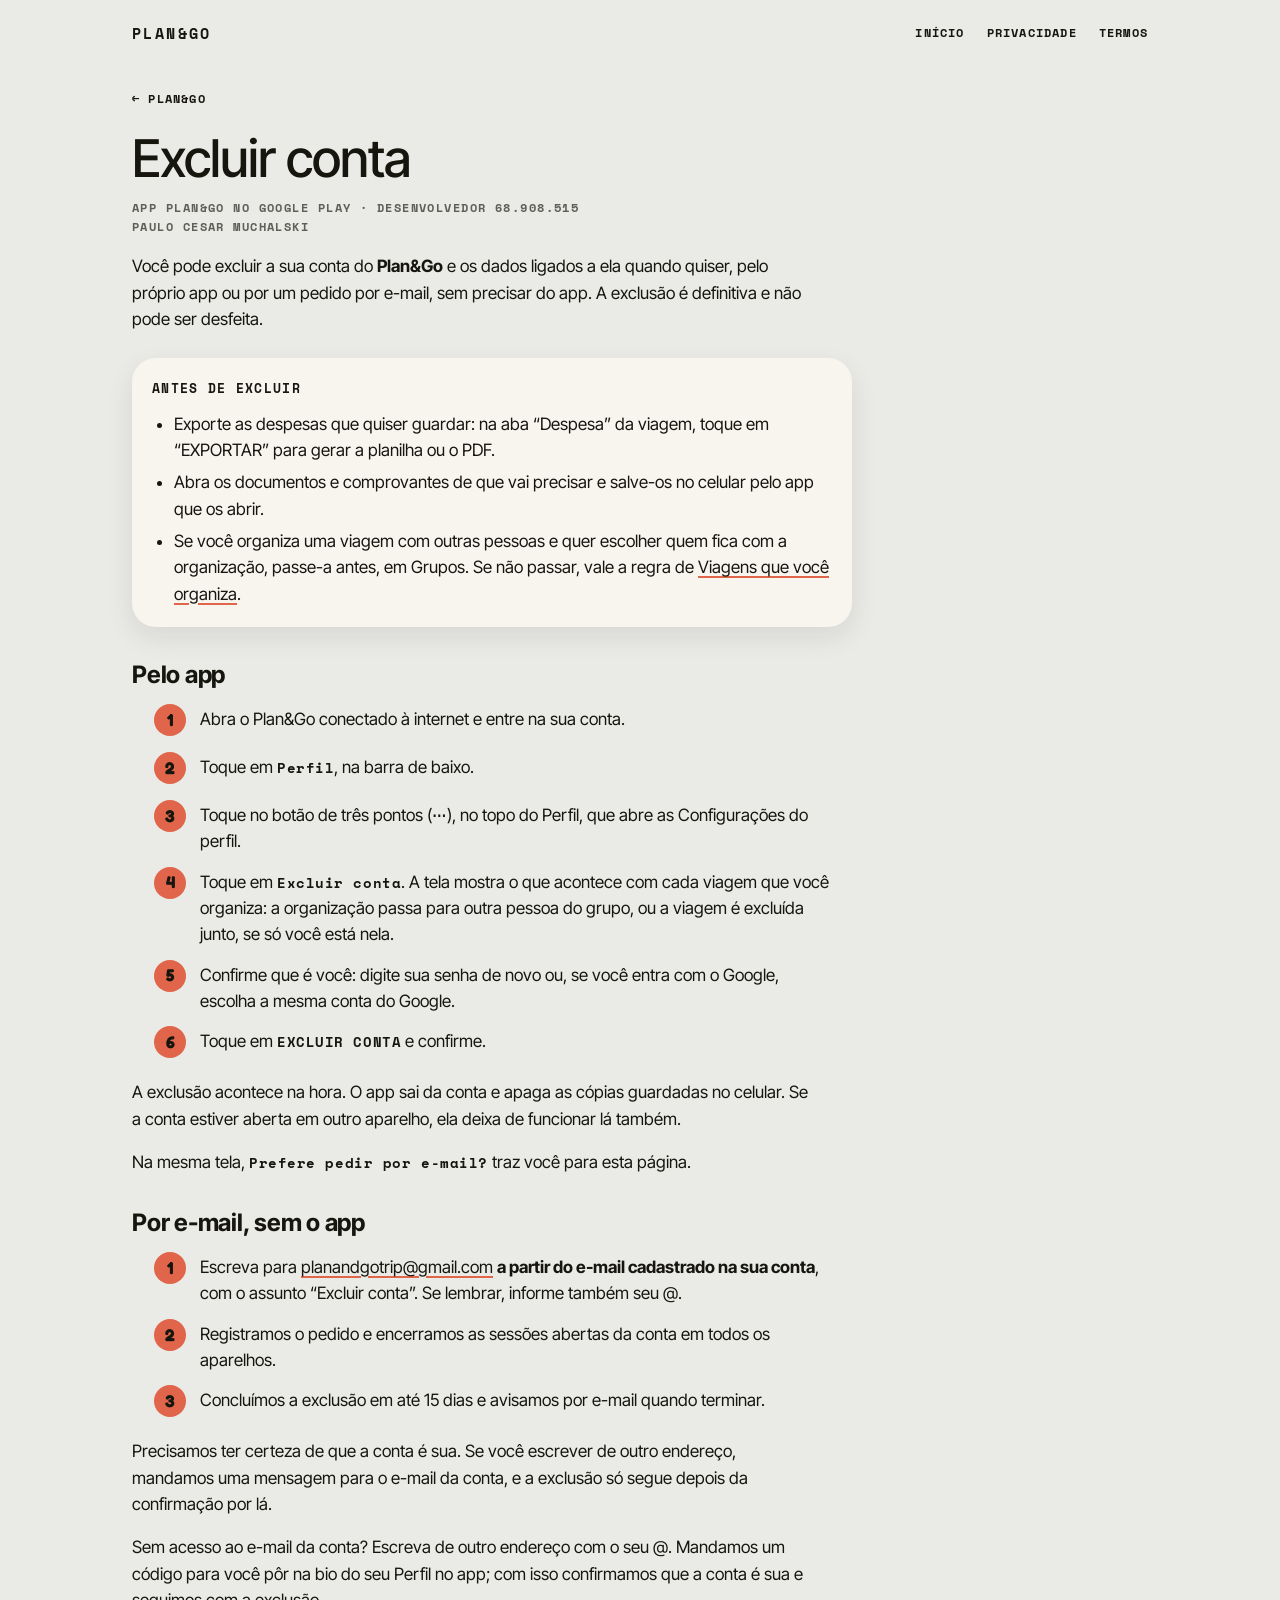
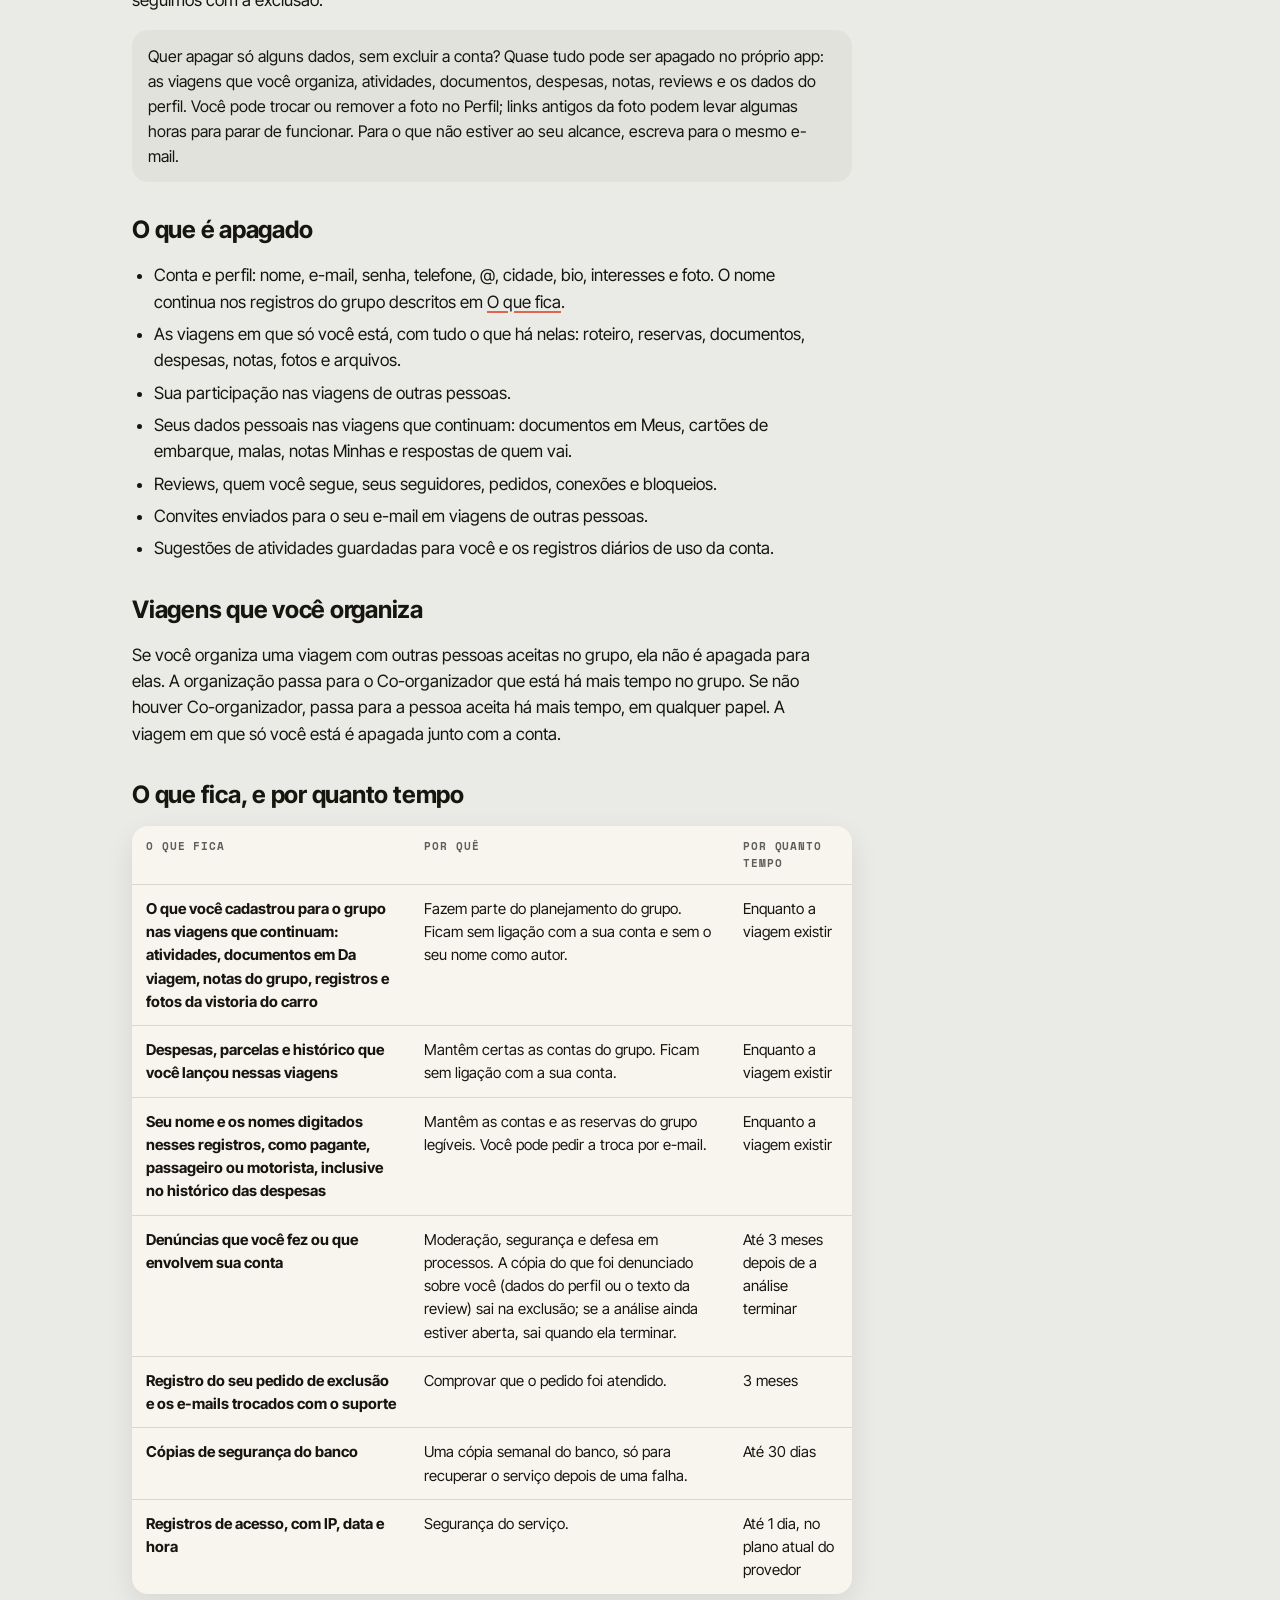
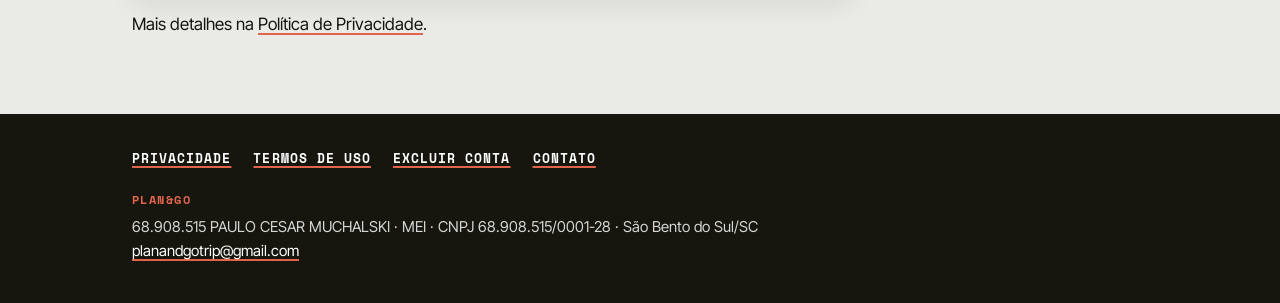
==== excluir-conta/index.html @ e4847a5a "Site do Plan&Go: inicio, Politica de Privacidade, Termos de Uso e Excluir conta Paginas estaticas pa" ====
<!doctype html>
<html lang="pt-BR">
<head>
  <meta charset="utf-8">
  <meta name="viewport" content="width=device-width, initial-scale=1">
  <title>Excluir conta · Plan&amp;Go</title>
  <meta name="description" content="Como excluir sua conta do app Plan&amp;Go pelo app ou por e-mail, o que é apagado, o que fica e em quanto tempo.">
  <meta name="theme-color" content="#EAEAE7">
  <link rel="icon" href="../favicon.svg" type="image/svg+xml">
  <link rel="stylesheet" href="../styles.css">
</head>
<body>
  <a class="skip-link" href="#conteudo">Pular para o conteúdo</a>

  <header class="site-header">
    <div class="wrap">
      <a class="brand" href="../" aria-label="Plan&amp;Go, página inicial">
        <span>PLAN&amp;GO</span>
      </a>
      <nav class="site-nav" aria-label="Páginas">
        <a href="../">Início</a>
        <a href="../privacidade/">Privacidade</a>
        <a href="../termos/">Termos</a>
      </nav>
    </div>
  </header>

  <main id="conteudo" class="doc">
    <div class="wrap">
      <article class="doc-inner">
        <a class="back-link" href="../">← Plan&amp;Go</a>
        <h1>Excluir conta</h1>
        <p class="doc-meta label label--soft">App Plan&amp;Go no Google Play · desenvolvedor 68.908.515 PAULO CESAR MUCHALSKI</p>

        <p>Você pode excluir a sua conta do <strong>Plan&amp;Go</strong> e os dados ligados a ela quando quiser, pelo próprio app ou por um pedido por e-mail, sem precisar do app. A exclusão é definitiva e não pode ser desfeita.</p>

        <aside class="summary" aria-labelledby="antes">
          <h2 id="antes">Antes de excluir</h2>
          <ul>
            <li>Exporte as despesas que quiser guardar: na aba “Despesa” da viagem, toque em “EXPORTAR” para gerar a planilha ou o PDF.</li>
            <li>Abra os documentos e comprovantes de que vai precisar e salve-os no celular pelo app que os abrir.</li>
            <li>Se você organiza uma viagem com outras pessoas e quer escolher quem fica com a organização, passe-a antes, em Grupos. Se não passar, vale a regra de <a href="#viagens">Viagens que você organiza</a>.</li>
          </ul>
        </aside>

        <section id="pelo-app" aria-labelledby="t-pelo-app">
          <h2 id="t-pelo-app">Pelo app</h2>
          <ol class="steps">
            <li>Abra o Plan&amp;Go conectado à internet e entre na sua conta.</li>
            <li>Toque em <span class="path">Perfil</span>, na barra de baixo.</li>
            <li>Toque no botão de três pontos (<span class="path">⋯</span>), no topo do Perfil, que abre as Configurações do perfil.</li>
            <li>Toque em <span class="path">Excluir conta</span>. A tela mostra o que acontece com cada viagem que você organiza: a organização passa para outra pessoa do grupo, ou a viagem é excluída junto, se só você está nela.</li>
            <li>Confirme que é você: digite sua senha de novo ou, se você entra com o Google, escolha a mesma conta do Google.</li>
            <li>Toque em <span class="path">EXCLUIR CONTA</span> e confirme.</li>
          </ol>
          <p>A exclusão acontece na hora. O app sai da conta e apaga as cópias guardadas no celular. Se a conta estiver aberta em outro aparelho, ela deixa de funcionar lá também.</p>
          <p>Na mesma tela, <span class="path">Prefere pedir por e-mail?</span> traz você para esta página.</p>
        </section>

        <section id="por-email" aria-labelledby="t-por-email">
          <h2 id="t-por-email">Por e-mail, sem o app</h2>
          <ol class="steps">
            <li>Escreva para <a href="mailto:planandgotrip@gmail.com?subject=Excluir%20conta">planandgotrip@gmail.com</a> <strong>a partir do e-mail cadastrado na sua conta</strong>, com o assunto “Excluir conta”. Se lembrar, informe também seu @.</li>
            <li>Registramos o pedido e encerramos as sessões abertas da conta em todos os aparelhos.</li>
            <li>Concluímos a exclusão em até 15 dias e avisamos por e-mail quando terminar.</li>
          </ol>
          <p>Precisamos ter certeza de que a conta é sua. Se você escrever de outro endereço, mandamos uma mensagem para o e-mail da conta, e a exclusão só segue depois da confirmação por lá.</p>
          <p>Sem acesso ao e-mail da conta? Escreva de outro endereço com o seu @. Mandamos um código para você pôr na bio do seu Perfil no app; com isso confirmamos que a conta é sua e seguimos com a exclusão.</p>
          <p class="note">Quer apagar só alguns dados, sem excluir a conta? Quase tudo pode ser apagado no próprio app: as viagens que você organiza, atividades, documentos, despesas, notas, reviews e os dados do perfil. Você pode trocar ou remover a foto no Perfil; links antigos da foto podem levar algumas horas para parar de funcionar. Para o que não estiver ao seu alcance, escreva para o mesmo e-mail.</p>
        </section>

        <section id="apagado" aria-labelledby="t-apagado">
          <h2 id="t-apagado">O que é apagado</h2>
          <ul>
            <li>Conta e perfil: nome, e-mail, senha, telefone, @, cidade, bio, interesses e foto. O nome continua nos registros do grupo descritos em <a href="#fica">O que fica</a>.</li>
            <li>As viagens em que só você está, com tudo o que há nelas: roteiro, reservas, documentos, despesas, notas, fotos e arquivos.</li>
            <li>Sua participação nas viagens de outras pessoas.</li>
            <li>Seus dados pessoais nas viagens que continuam: documentos em Meus, cartões de embarque, malas, notas Minhas e respostas de quem vai.</li>
            <li>Reviews, quem você segue, seus seguidores, pedidos, conexões e bloqueios.</li>
            <li>Convites enviados para o seu e-mail em viagens de outras pessoas.</li>
            <li>Sugestões de atividades guardadas para você e os registros diários de uso da conta.</li>
          </ul>
        </section>

        <section id="viagens" aria-labelledby="t-viagens">
          <h2 id="t-viagens">Viagens que você organiza</h2>
          <p>Se você organiza uma viagem com outras pessoas aceitas no grupo, ela não é apagada para elas. A organização passa para o <span class="nowrap">Co-organizador</span> que está há mais tempo no grupo. Se não houver <span class="nowrap">Co-organizador</span>, passa para a pessoa aceita há mais tempo, em qualquer papel. A viagem em que só você está é apagada junto com a conta.</p>
        </section>

        <section id="fica" aria-labelledby="t-fica">
          <h2 id="t-fica">O que fica, e por quanto tempo</h2>
          <div class="table-wrap">
            <table>
              <thead>
                <tr><th scope="col">O que fica</th><th scope="col">Por quê</th><th scope="col">Por quanto tempo</th></tr>
              </thead>
              <tbody>
                <tr>
                  <th scope="row">O que você cadastrou para o grupo nas viagens que continuam: atividades, documentos em Da viagem, notas do grupo, registros e fotos da vistoria do carro</th>
                  <td data-label="Por quê">Fazem parte do planejamento do grupo. Ficam sem ligação com a sua conta e sem o seu nome como autor.</td>
                  <td data-label="Por quanto tempo">Enquanto a viagem existir</td>
                </tr>
                <tr>
                  <th scope="row">Despesas, parcelas e histórico que você lançou nessas viagens</th>
                  <td data-label="Por quê">Mantêm certas as contas do grupo. Ficam sem ligação com a sua conta.</td>
                  <td data-label="Por quanto tempo">Enquanto a viagem existir</td>
                </tr>
                <tr>
                  <th scope="row">Seu nome e os nomes digitados nesses registros, como pagante, passageiro ou motorista, inclusive no histórico das despesas</th>
                  <td data-label="Por quê">Mantêm as contas e as reservas do grupo legíveis. Você pode pedir a troca por e-mail.</td>
                  <td data-label="Por quanto tempo">Enquanto a viagem existir</td>
                </tr>
                <tr>
                  <th scope="row">Denúncias que você fez ou que envolvem sua conta</th>
                  <td data-label="Por quê">Moderação, segurança e defesa em processos. A cópia do que foi denunciado sobre você (dados do perfil ou o texto da review) sai na exclusão; se a análise ainda estiver aberta, sai quando ela terminar.</td>
                  <td data-label="Por quanto tempo">Até 3 meses depois de a análise terminar</td>
                </tr>
                <tr>
                  <th scope="row">Registro do seu pedido de exclusão e os e-mails trocados com o suporte</th>
                  <td data-label="Por quê">Comprovar que o pedido foi atendido.</td>
                  <td data-label="Por quanto tempo">3 meses</td>
                </tr>
                <tr>
                  <th scope="row">Cópias de segurança do banco</th>
                  <td data-label="Por quê">Uma cópia semanal do banco, só para recuperar o serviço depois de uma falha.</td>
                  <td data-label="Por quanto tempo">Até 30 dias</td>
                </tr>
                <tr>
                  <th scope="row">Registros de acesso, com IP, data e hora</th>
                  <td data-label="Por quê">Segurança do serviço.</td>
                  <td data-label="Por quanto tempo">Até 1 dia, no plano atual do provedor</td>
                </tr>
              </tbody>
            </table>
          </div>
          <p>Mais detalhes na <a href="../privacidade/">Política de Privacidade</a>.</p>
        </section>
      </article>
    </div>
  </main>

  <footer class="site-footer">
    <div class="wrap">
      <nav aria-label="Rodapé">
        <ul class="footer-links">
          <li><a href="../privacidade/">Privacidade</a></li>
          <li><a href="../termos/">Termos de Uso</a></li>
          <li><a href="../excluir-conta/" aria-current="page">Excluir conta</a></li>
          <li><a href="mailto:planandgotrip@gmail.com">Contato</a></li>
        </ul>
      </nav>
      <p class="footer-company">
        <span class="label">Plan&amp;Go</span>
        68.908.515 PAULO CESAR MUCHALSKI · MEI · <span class="nowrap">CNPJ 68.908.515/0001-28</span> · São Bento do Sul/SC<br>
        <a href="mailto:planandgotrip@gmail.com">planandgotrip@gmail.com</a>
      </p>
    </div>
  </footer>
</body>
</html>
---- styles.css ----
/* Plan&Go: site publico (landing e paginas legais). Sem build e sem fontes
   externas: tudo vem da pasta fonts/ (licenca OFL). */

@font-face {
  font-family: "Inter Tight";
  src: url("fonts/InterTight-400.woff2") format("woff2");
  font-weight: 400;
  font-style: normal;
  font-display: swap;
}
@font-face {
  font-family: "Inter Tight";
  src: url("fonts/InterTight-500.woff2") format("woff2");
  font-weight: 500;
  font-style: normal;
  font-display: swap;
}
@font-face {
  font-family: "Inter Tight";
  src: url("fonts/InterTight-700.woff2") format("woff2");
  font-weight: 700;
  font-style: normal;
  font-display: swap;
}
@font-face {
  font-family: "Space Mono";
  src: url("fonts/SpaceMono-400.woff2") format("woff2");
  font-weight: 400;
  font-style: normal;
  font-display: swap;
}
@font-face {
  font-family: "Space Mono";
  src: url("fonts/SpaceMono-700.woff2") format("woff2");
  font-weight: 700;
  font-style: normal;
  font-display: swap;
}
@font-face {
  font-family: "Fredoka";
  src: url("fonts/Fredoka-700.woff2") format("woff2");
  font-weight: 700;
  font-style: normal;
  font-display: swap;
}

:root {
  --bg: #eaeae7;
  --surface: #f8f5ef;
  --tile: #e2e2dd;
  --ink: #16160f;
  /* Texto secundario: 5,3:1 sobre o fundo. */
  --ink-soft: #5f5f59;
  --muted: #9c9c97;
  --coral: #e0654a;
  --coral-press: #c9543b;
  /* Coral para texto pequeno sobre o fundo claro: 4,9:1. */
  --coral-deep: #a84530;
  --advent: #5e6b4e;
  /* Destaque dos trechos ainda a preencher. */
  --pending: #ffe08a;
  --border: rgba(22, 22, 15, 0.14);
  --shadow: 0 10px 28px rgba(22, 22, 15, 0.09);
  --radius-card: 24px;
  --radius-small: 16px;
  --display: "Inter Tight", "Helvetica Neue", Arial, sans-serif;
  --mono: "Space Mono", "Courier New", monospace;
  --playful: "Fredoka", "Inter Tight", sans-serif;
  --gutter: 20px;
  --max: 1080px;
}

*,
*::before,
*::after {
  box-sizing: border-box;
}

html {
  -webkit-text-size-adjust: 100%;
  text-size-adjust: 100%;
}

body {
  margin: 0;
  background: var(--bg);
  color: var(--ink);
  font-family: var(--display);
  font-size: 17px;
  line-height: 1.55;
}

img,
svg {
  display: block;
  max-width: 100%;
}

a {
  color: var(--ink);
  text-decoration-color: var(--coral);
  text-decoration-thickness: 2px;
  text-underline-offset: 3px;
}

a:hover {
  color: var(--coral-deep);
}

:focus-visible {
  outline: 3px solid var(--coral-deep);
  outline-offset: 3px;
  border-radius: 6px;
}

.skip-link {
  position: absolute;
  left: var(--gutter);
  top: -100px;
  z-index: 10;
  padding: 10px 16px;
  border-radius: 12px;
  background: var(--ink);
  color: #fff;
  font-family: var(--mono);
  font-size: 13px;
  font-weight: 700;
  letter-spacing: 0.06em;
  text-transform: uppercase;
}

.skip-link:focus {
  top: 12px;
  color: #fff;
}

.wrap {
  width: 100%;
  max-width: var(--max);
  margin: 0 auto;
  padding: 0 var(--gutter);
}

/* Rotulos em caixa alta, como no app (Space Mono). */
.label {
  font-family: var(--mono);
  font-size: 12px;
  font-weight: 700;
  letter-spacing: 0.12em;
  text-transform: uppercase;
}

.hero .label,
.section-head > .label,
.card > .label {
  margin: 0;
}

.label--soft {
  color: var(--ink-soft);
}

.label--coral {
  color: var(--coral-deep);
}

/* ---------- Topo ---------- */

.site-header {
  padding: 22px 0 6px;
}

.site-header .wrap {
  display: flex;
  align-items: center;
  justify-content: space-between;
  gap: 16px;
}

.brand {
  display: inline-flex;
  align-items: center;
  gap: 10px;
  color: var(--ink);
  text-decoration: none;
  font-family: var(--mono);
  font-weight: 700;
  font-size: 15px;
  letter-spacing: 0.16em;
}

.site-nav {
  display: none;
  gap: 22px;
}

.site-nav a {
  font-family: var(--mono);
  font-size: 12px;
  font-weight: 700;
  letter-spacing: 0.1em;
  text-transform: uppercase;
  text-decoration: none;
}

.site-nav a:hover {
  text-decoration: underline;
  text-decoration-color: var(--coral);
}

/* ---------- Pilulas ---------- */

.pill {
  display: inline-flex;
  align-items: center;
  gap: 9px;
  min-height: 44px;
  padding: 10px 18px;
  border-radius: 999px;
  font-family: var(--mono);
  font-size: 13px;
  font-weight: 700;
  letter-spacing: 0.08em;
  text-transform: uppercase;
  text-decoration: none;
}

/* Aviso de status, nao botao: sem o coral cheio das acoes. */
.pill--soon {
  background: rgba(224, 101, 74, 0.1);
  border: 1.5px dashed var(--coral);
  color: var(--ink);
}

.pill--coral {
  background: var(--coral);
  color: var(--ink);
}

.pill--line {
  border: 1.5px solid var(--ink);
  color: var(--ink);
}

.pill--line:hover {
  background: var(--ink);
  color: #fff;
}

.pill-dot {
  width: 8px;
  height: 8px;
  border-radius: 50%;
  background: var(--ink);
  flex: 0 0 auto;
}

/* ---------- Abertura ---------- */

.hero {
  padding: 34px 0 20px;
}

.hero h1 {
  margin: 14px 0 0;
  font-weight: 500;
  font-size: 44px;
  line-height: 0.98;
  letter-spacing: -0.025em;
  max-width: 13ch;
}

.hero h1 em {
  font-style: normal;
  color: var(--coral-press);
}

.hero-lead {
  margin: 18px 0 0;
  max-width: 34rem;
  color: var(--ink-soft);
  font-size: 18px;
}

.hero-actions {
  display: flex;
  flex-wrap: wrap;
  gap: 12px;
  margin-top: 26px;
}

.hero-actions p {
  margin: 0;
}

.hero-note {
  margin: 14px 0 0;
  color: var(--ink-soft);
  font-size: 14px;
}

/* ---------- Telas do app recriadas ---------- */

.screens {
  display: flex;
  gap: 16px;
  margin: 34px calc(var(--gutter) * -1) 0;
  padding: 6px var(--gutter) 22px;
  overflow-x: auto;
  scroll-snap-type: x mandatory;
  scroll-padding-inline: var(--gutter);
}

.screens:focus-visible {
  outline-offset: -3px;
}

.phone {
  flex: 0 0 auto;
  margin: 0;
  width: 264px;
  scroll-snap-align: start;
  border-radius: 34px;
  padding: 10px;
  background: var(--ink);
  box-shadow: 0 18px 40px rgba(22, 22, 15, 0.18);
}

.phone-screen {
  height: 480px;
  overflow: hidden;
  border-radius: 26px;
  background: var(--bg);
  padding: 18px 14px;
}

.phone-caption {
  margin: 12px 4px 0;
  color: #fff;
  font-family: var(--mono);
  font-size: 11px;
  font-weight: 700;
  letter-spacing: 0.1em;
  text-transform: uppercase;
  text-align: center;
}

.mock-eyebrow {
  text-align: center;
  font-family: var(--mono);
  font-size: 9px;
  font-weight: 700;
  letter-spacing: 0.3em;
  color: var(--ink-soft);
  text-transform: uppercase;
}

.mock-title {
  margin: 14px 0 12px;
  font-weight: 500;
  font-size: 30px;
  line-height: 0.95;
  letter-spacing: -0.02em;
}

/* Cartao da viagem da Home, sem foto: a cor de fundo do app. */
.mock-trip {
  position: relative;
  height: 196px;
  overflow: hidden;
  border-radius: 20px;
  background: var(--coral);
  box-shadow: 0 8px 20px rgba(22, 22, 15, 0.16);
}

.mock-trip-meta {
  position: absolute;
  top: 14px;
  left: 14px;
  right: 14px;
  display: flex;
  justify-content: space-between;
  font-family: var(--mono);
  font-size: 9px;
  font-weight: 700;
  letter-spacing: 0.08em;
  color: var(--ink);
  text-transform: uppercase;
}

.mock-trip-city {
  position: absolute;
  left: 14px;
  bottom: 14px;
  font-family: var(--playful);
  font-weight: 700;
  font-size: 46px;
  line-height: 0.85;
  letter-spacing: -0.02em;
  color: var(--ink);
}

.mock-trip-city small {
  display: block;
  margin-bottom: 6px;
  font-family: var(--mono);
  font-size: 10px;
  letter-spacing: 0.1em;
}

.mock-avatars {
  position: absolute;
  top: 38px;
  right: 14px;
  display: flex;
}

.mock-avatar {
  width: 28px;
  height: 28px;
  margin-left: -8px;
  border: 2px solid var(--coral);
  border-radius: 50%;
  display: grid;
  place-items: center;
  font-family: var(--mono);
  font-size: 10px;
  font-weight: 700;
  color: #fff;
}

.mock-row {
  display: flex;
  gap: 8px;
  margin-top: 12px;
}

.mock-stat {
  flex: 1;
  border-radius: 14px;
  background: var(--tile);
  padding: 10px 6px 8px;
  text-align: center;
}

.mock-stat b {
  display: block;
  font-family: var(--playful);
  font-size: 22px;
  line-height: 1;
}

.mock-stat span {
  display: block;
  margin-top: 5px;
  font-family: var(--mono);
  font-size: 8px;
  letter-spacing: 0.06em;
  color: var(--ink-soft);
  text-transform: uppercase;
}

/* Roteiro do dia. */
.mock-days {
  display: flex;
  gap: 6px;
  margin: 12px 0 14px;
}

.mock-day {
  flex: 1;
  border: 1px solid var(--border);
  border-radius: 14px;
  padding: 6px 0;
  text-align: center;
  font-family: var(--mono);
  font-size: 8px;
  font-weight: 700;
  letter-spacing: 0.06em;
  text-transform: uppercase;
  color: var(--ink-soft);
}

.mock-day b {
  display: block;
  font-family: var(--playful);
  font-size: 17px;
  line-height: 1.1;
  color: var(--ink);
}

.mock-day--on {
  border-color: var(--coral);
  background: rgba(224, 101, 74, 0.12);
}

.mock-hour {
  display: flex;
  gap: 10px;
  margin-bottom: 10px;
}

.mock-hour-n {
  flex: 0 0 34px;
  font-family: var(--playful);
  font-weight: 700;
  font-size: 20px;
  line-height: 1.2;
  color: var(--coral-press);
  text-align: center;
}

.mock-act {
  flex: 1;
  border-radius: 14px;
  background: var(--surface);
  border: 1px solid var(--border);
  padding: 10px 11px;
}

.mock-act b {
  display: block;
  font-size: 13px;
  line-height: 1.2;
}

/* Sem caixa alta automatica: o horario fica minusculo, como no app
   (`09h – 11h · PASSEIO`). */
.mock-act span {
  display: block;
  margin-top: 4px;
  font-family: var(--mono);
  font-size: 8px;
  letter-spacing: 0.06em;
  color: var(--ink-soft);
}

.mock-act--flight {
  background: var(--ink);
  color: #fff;
}

.mock-act--flight span {
  color: rgba(255, 255, 255, 0.72);
}

/* Despesas e acerto. */
.mock-sum {
  margin-top: 14px;
  border-radius: 18px;
  background: var(--ink);
  color: #fff;
  padding: 16px 14px;
}

.mock-sum .label,
.mock-settle .label {
  font-size: 8px;
}

.mock-sum .label {
  color: rgba(255, 255, 255, 0.75);
}

.mock-sum-total {
  margin-top: 6px;
  font-family: var(--playful);
  font-weight: 700;
  font-size: 32px;
  line-height: 1;
}

.mock-sum-grid {
  display: grid;
  grid-template-columns: 1fr 1fr 1fr;
  gap: 6px;
  margin-top: 16px;
}

.mock-sum-grid div {
  font-size: 13px;
  font-weight: 700;
  line-height: 1.1;
}

.mock-sum-grid span {
  display: block;
  margin-top: 4px;
  font-family: var(--mono);
  font-size: 7.5px;
  font-weight: 400;
  letter-spacing: 0.06em;
  opacity: 0.75;
  text-transform: uppercase;
}

.mock-settle {
  margin-top: 12px;
  border-radius: 16px;
  background: var(--surface);
  border: 1px solid var(--border);
  padding: 12px;
}

.mock-settle p {
  margin: 4px 0 0;
  font-size: 13px;
  line-height: 1.35;
}

.mock-settle b {
  font-family: var(--playful);
  font-size: 18px;
}

.mock-line {
  display: flex;
  align-items: center;
  justify-content: space-between;
  gap: 8px;
  margin-top: 10px;
  padding: 10px 12px;
  border-radius: 14px;
  background: var(--surface);
  border: 1px solid var(--border);
  font-size: 12px;
}

.mock-line b {
  font-size: 13px;
}

.mock-chip {
  flex: 0 0 auto;
  border-radius: 12px;
  padding: 3px 8px;
  border: 1px solid rgba(94, 107, 78, 0.35);
  background: rgba(94, 107, 78, 0.14);
  color: var(--advent);
  font-family: var(--mono);
  font-size: 8px;
  font-weight: 700;
  letter-spacing: 0.06em;
}

/* Proximas viagens da tela inicial recriada. */
.mock-next {
  display: flex;
  gap: 8px;
  margin-top: 12px;
}

.mock-next-card {
  flex: 1;
  height: 84px;
  border-radius: 16px;
  background: var(--advent);
  color: #fff;
  padding: 10px;
  display: flex;
  flex-direction: column;
  justify-content: flex-end;
  font-family: var(--playful);
  font-weight: 700;
  font-size: 20px;
  line-height: 1;
}

.mock-next-card small {
  display: block;
  margin-bottom: 4px;
  font-family: var(--mono);
  font-size: 8px;
  letter-spacing: 0.08em;
  text-transform: uppercase;
}

.mock-next-card--new {
  background: transparent;
  border: 1.5px dashed rgba(22, 22, 15, 0.3);
  color: var(--ink-soft);
  justify-content: center;
  align-items: center;
  font-family: var(--mono);
  font-size: 9px;
  letter-spacing: 0.06em;
  text-transform: uppercase;
}

/* ---------- Secoes ---------- */

.section {
  padding: 46px 0;
}

.section-head h2 {
  margin: 10px 0 0;
  font-weight: 500;
  font-size: 34px;
  line-height: 1;
  letter-spacing: -0.02em;
}

.section-head p {
  margin: 14px 0 0;
  max-width: 38rem;
  color: var(--ink-soft);
}

.cards {
  display: grid;
  grid-template-columns: 1fr;
  gap: 14px;
  margin: 28px 0 0;
  padding: 0;
  list-style: none;
}

.card {
  border-radius: var(--radius-card);
  background: var(--surface);
  box-shadow: var(--shadow);
  padding: 22px 20px;
}

.card h3 {
  margin: 10px 0 0;
  font-size: 21px;
  line-height: 1.15;
  letter-spacing: -0.01em;
}

.card p {
  margin: 10px 0 0;
  color: var(--ink-soft);
  font-size: 16px;
}

.card ul {
  margin: 10px 0 0;
  padding-left: 18px;
  color: var(--ink-soft);
  font-size: 16px;
}

.card--ink {
  background: var(--ink);
  color: #fff;
}

.card--ink p,
.card--ink ul {
  color: rgba(255, 255, 255, 0.78);
}

.card--ink .label {
  color: var(--coral);
}

/* Papeis do grupo. */
.roles {
  display: grid;
  gap: 12px;
  margin: 28px 0 0;
}

.role {
  display: grid;
  grid-template-columns: 1fr;
  gap: 6px;
  border-radius: var(--radius-small);
  background: var(--tile);
  padding: 16px 18px;
}

.role dt {
  font-family: var(--mono);
  font-size: 13px;
  font-weight: 700;
  letter-spacing: 0.08em;
  text-transform: uppercase;
}

.role dd {
  margin: 0;
  color: var(--ink-soft);
  font-size: 16px;
}

.facts {
  display: grid;
  gap: 10px;
  margin: 24px 0 0;
  padding: 0;
  list-style: none;
}

.facts li {
  position: relative;
  border-top: 1px solid var(--border);
  padding: 12px 0 0 21px;
}

.facts li::before {
  content: "";
  position: absolute;
  left: 0;
  top: 21px;
  width: 9px;
  height: 9px;
  border-radius: 50%;
  background: var(--coral);
}

/* ---------- Rodape ---------- */

.site-footer {
  margin-top: 30px;
  padding: 34px 0 40px;
  background: var(--ink);
  color: rgba(255, 255, 255, 0.82);
  font-size: 15px;
}

.site-footer a {
  color: #fff;
}

.site-footer a:hover {
  color: var(--coral);
}

.site-footer :focus-visible {
  outline-color: var(--coral);
}

.footer-links {
  display: flex;
  flex-wrap: wrap;
  gap: 10px 22px;
  margin: 0;
  padding: 0;
  list-style: none;
  font-family: var(--mono);
  font-size: 13px;
  font-weight: 700;
  letter-spacing: 0.08em;
  text-transform: uppercase;
}

.footer-company {
  margin: 22px 0 0;
  line-height: 1.6;
}

.footer-company .label {
  display: block;
  margin-bottom: 6px;
  color: var(--coral);
}

/* ---------- Paginas legais ---------- */

.doc {
  padding: 26px 0 30px;
}

.doc-inner {
  max-width: 720px;
}

.back-link {
  display: inline-flex;
  align-items: center;
  min-height: 44px;
  font-family: var(--mono);
  font-size: 12px;
  font-weight: 700;
  letter-spacing: 0.1em;
  text-transform: uppercase;
  text-decoration: none;
}

.back-link:hover {
  text-decoration: underline;
  text-decoration-color: var(--coral);
}

.doc h1 {
  margin: 12px 0 0;
  font-weight: 500;
  font-size: 40px;
  line-height: 1;
  letter-spacing: -0.02em;
}

.doc-meta {
  margin: 14px 0 0;
}

.summary {
  margin: 26px 0 0;
  border-radius: var(--radius-card);
  background: var(--surface);
  box-shadow: var(--shadow);
  padding: 20px;
}

.summary h2 {
  margin: 0;
  font-family: var(--mono);
  font-size: 13px;
  font-weight: 700;
  letter-spacing: 0.1em;
  text-transform: uppercase;
}

.summary ul {
  margin: 12px 0 0;
  padding-left: 20px;
}

.summary li + li {
  margin-top: 6px;
}

.toc {
  margin: 26px 0 0;
  border-left: 3px solid var(--coral);
  padding: 2px 0 2px 16px;
}

.toc h2 {
  margin: 0;
  font-family: var(--mono);
  font-size: 13px;
  font-weight: 700;
  letter-spacing: 0.1em;
  text-transform: uppercase;
}

.toc ol {
  margin: 10px 0 0;
  padding-left: 20px;
  font-size: 16px;
}

.toc li + li {
  margin-top: 4px;
}

.doc section {
  margin-top: 34px;
  scroll-margin-top: 16px;
}

.doc section h2 {
  margin: 0;
  font-size: 24px;
  line-height: 1.2;
  letter-spacing: -0.01em;
}

.doc section h3 {
  margin: 22px 0 0;
  font-size: 18px;
  line-height: 1.3;
}

.doc p,
.doc li {
  max-width: 68ch;
}

.doc .note {
  max-width: none;
}

/* CNPJ e outros trechos que nao podem quebrar no meio. */
.nowrap {
  white-space: nowrap;
}

.doc ul,
.doc ol {
  padding-left: 22px;
}

.doc li + li {
  margin-top: 6px;
}

.table-wrap {
  margin: 16px 0 0;
  overflow-x: auto;
  border-radius: var(--radius-small);
  background: var(--surface);
  box-shadow: var(--shadow);
}

.table-wrap:focus-visible {
  outline-offset: 2px;
}

table {
  width: 100%;
  min-width: 560px;
  border-collapse: collapse;
  font-size: 15px;
}

th,
td {
  padding: 12px 14px;
  text-align: left;
  vertical-align: top;
  border-bottom: 1px solid var(--border);
}

thead th {
  font-family: var(--mono);
  font-size: 11px;
  font-weight: 700;
  letter-spacing: 0.08em;
  text-transform: uppercase;
  color: var(--ink-soft);
}

tbody tr:last-child th,
tbody tr:last-child td {
  border-bottom: 0;
}

tbody th {
  font-weight: 700;
}

/* No celular, cada linha da tabela vira um bloco, com o titulo da coluna
   acima de cada valor (data-label). */
@media (max-width: 719px) {
  .table-wrap {
    overflow: visible;
  }

  table {
    min-width: 0;
  }

  table,
  tbody,
  tr,
  th,
  td {
    display: block;
  }

  thead {
    position: absolute;
    width: 1px;
    height: 1px;
    overflow: hidden;
    clip-path: inset(50%);
    white-space: nowrap;
  }

  tbody tr {
    padding: 16px 18px;
    border-bottom: 1px solid var(--border);
  }

  tbody tr:last-child {
    border-bottom: 0;
  }

  th,
  td {
    padding: 0;
    border-bottom: 0;
  }

  td {
    margin-top: 10px;
  }

  td[data-label]::before {
    content: attr(data-label);
    display: block;
    margin-bottom: 2px;
    font-family: var(--mono);
    font-size: 11px;
    font-weight: 700;
    letter-spacing: 0.08em;
    text-transform: uppercase;
    color: var(--ink-soft);
  }
}

mark.pending {
  padding: 0 4px;
  border-radius: 4px;
  background: var(--pending);
  color: var(--ink);
  font-family: var(--mono);
  font-size: 0.82em;
  font-weight: 700;
}

.note {
  margin: 16px 0 0;
  border-radius: var(--radius-small);
  background: var(--tile);
  padding: 14px 16px;
  font-size: 16px;
}

.steps {
  margin: 16px 0 0;
  padding: 0;
  list-style: none;
  counter-reset: step;
}

.steps li {
  position: relative;
  counter-increment: step;
  padding: 0 0 0 46px;
  min-height: 34px;
}

.steps li + li {
  margin-top: 14px;
}

.steps li::before {
  content: counter(step);
  position: absolute;
  left: 0;
  top: -2px;
  width: 32px;
  height: 32px;
  border-radius: 50%;
  background: var(--coral);
  color: var(--ink);
  display: grid;
  place-items: center;
  font-family: var(--playful);
  font-weight: 700;
  font-size: 17px;
}

.path {
  font-family: var(--mono);
  font-size: 14px;
  font-weight: 700;
  letter-spacing: 0.04em;
  white-space: nowrap;
}

/* ---------- 404 ---------- */

.lost {
  padding: 60px 0 40px;
}

.lost-number {
  margin: 0;
  font-family: var(--playful);
  font-weight: 700;
  font-size: 110px;
  line-height: 0.85;
  color: var(--coral-press);
}

.lost h1 {
  margin: 18px 0 0;
  font-weight: 500;
  font-size: 34px;
  line-height: 1.05;
  letter-spacing: -0.02em;
}

/* ---------- Telas maiores ---------- */

@media (min-width: 720px) {
  :root {
    --gutter: 32px;
  }

  .site-nav {
    display: flex;
  }

  .hero {
    padding-top: 56px;
  }

  .hero h1 {
    font-size: 64px;
  }

  .cards {
    grid-template-columns: 1fr 1fr;
  }

  .role {
    grid-template-columns: 220px 1fr;
    gap: 16px;
    align-items: baseline;
  }

  .section-head h2 {
    font-size: 44px;
  }

  .doc h1 {
    font-size: 52px;
  }
}

/* As tres telas cabem lado a lado so a partir daqui; antes, a faixa rola. */
@media (min-width: 900px) {
  .screens {
    margin-left: 0;
    margin-right: 0;
    padding-left: 0;
    padding-right: 0;
    overflow: visible;
    justify-content: space-between;
  }
}

@media (min-width: 1000px) {
  .cards {
    grid-template-columns: 1fr 1fr 1fr;
  }

  .card--ink {
    grid-column: span 2;
  }
}

@media (prefers-reduced-motion: reduce) {
  * {
    scroll-behavior: auto !important;
  }
}
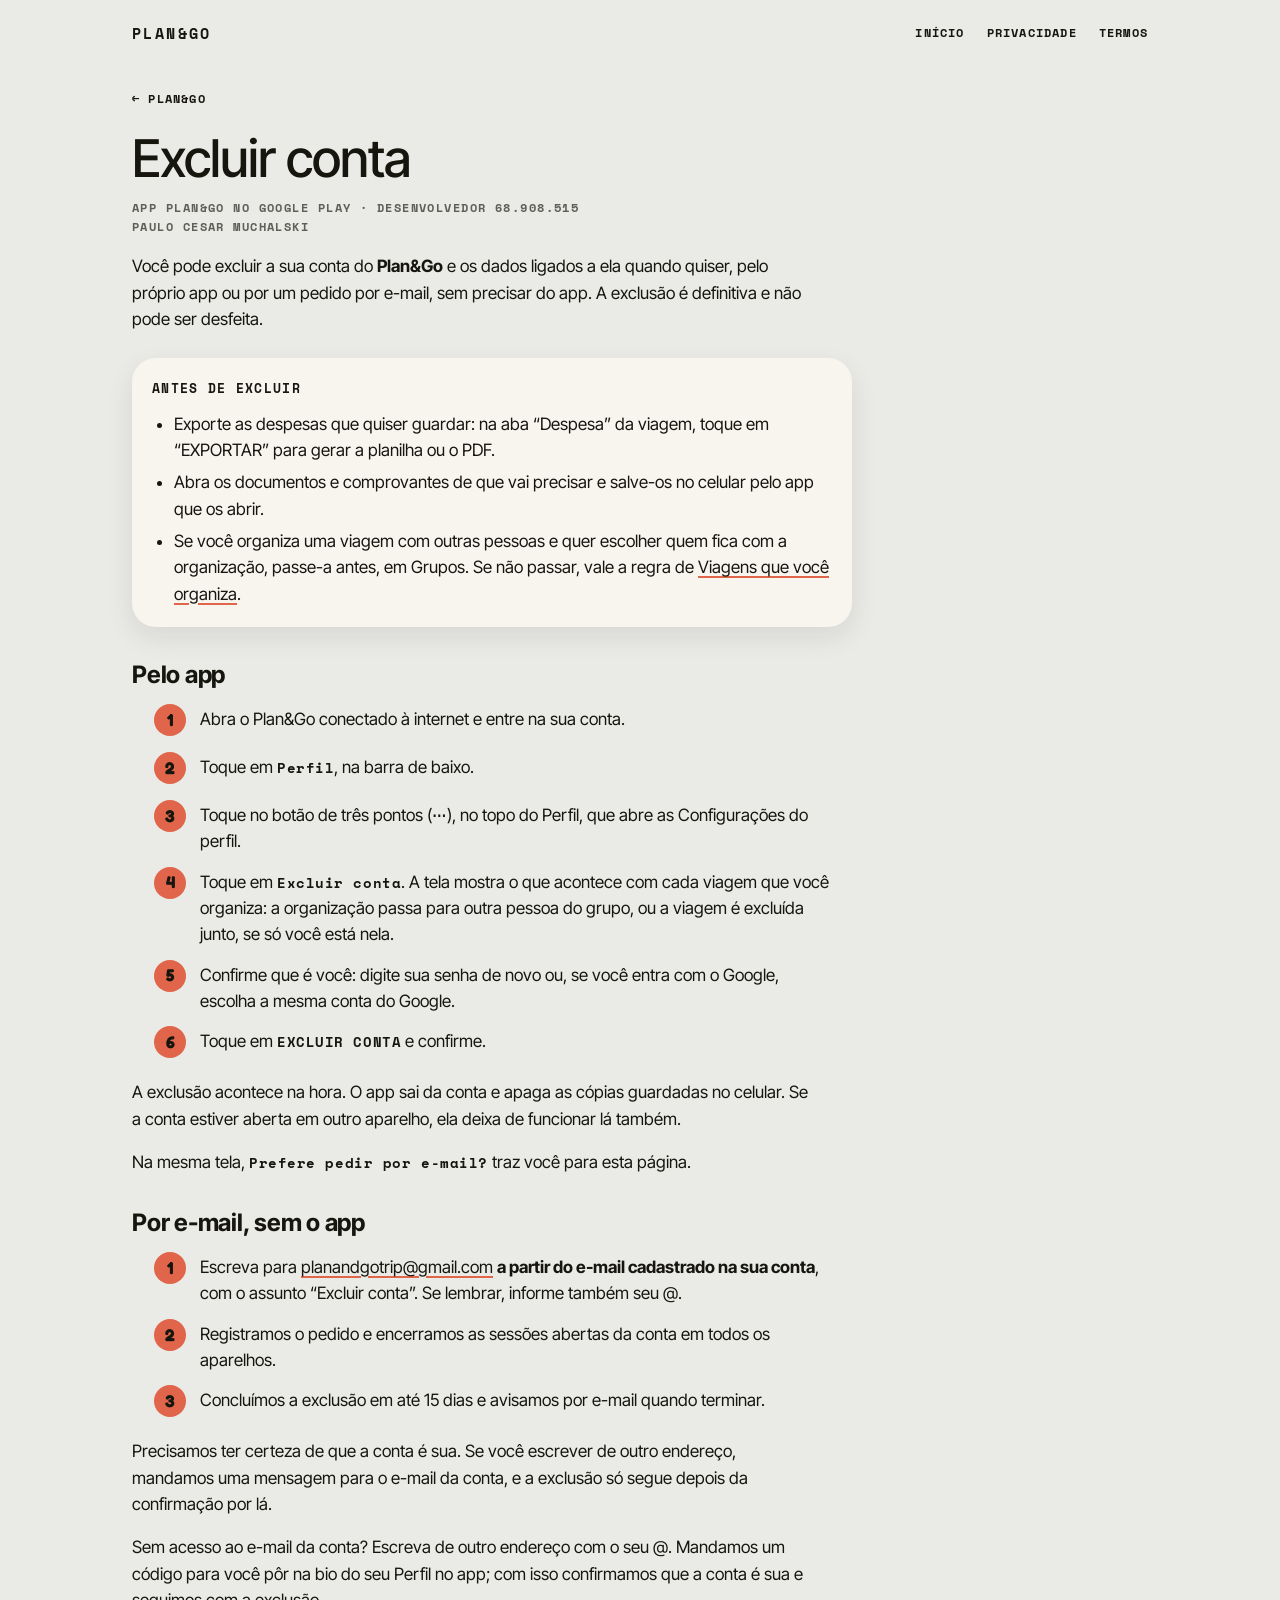
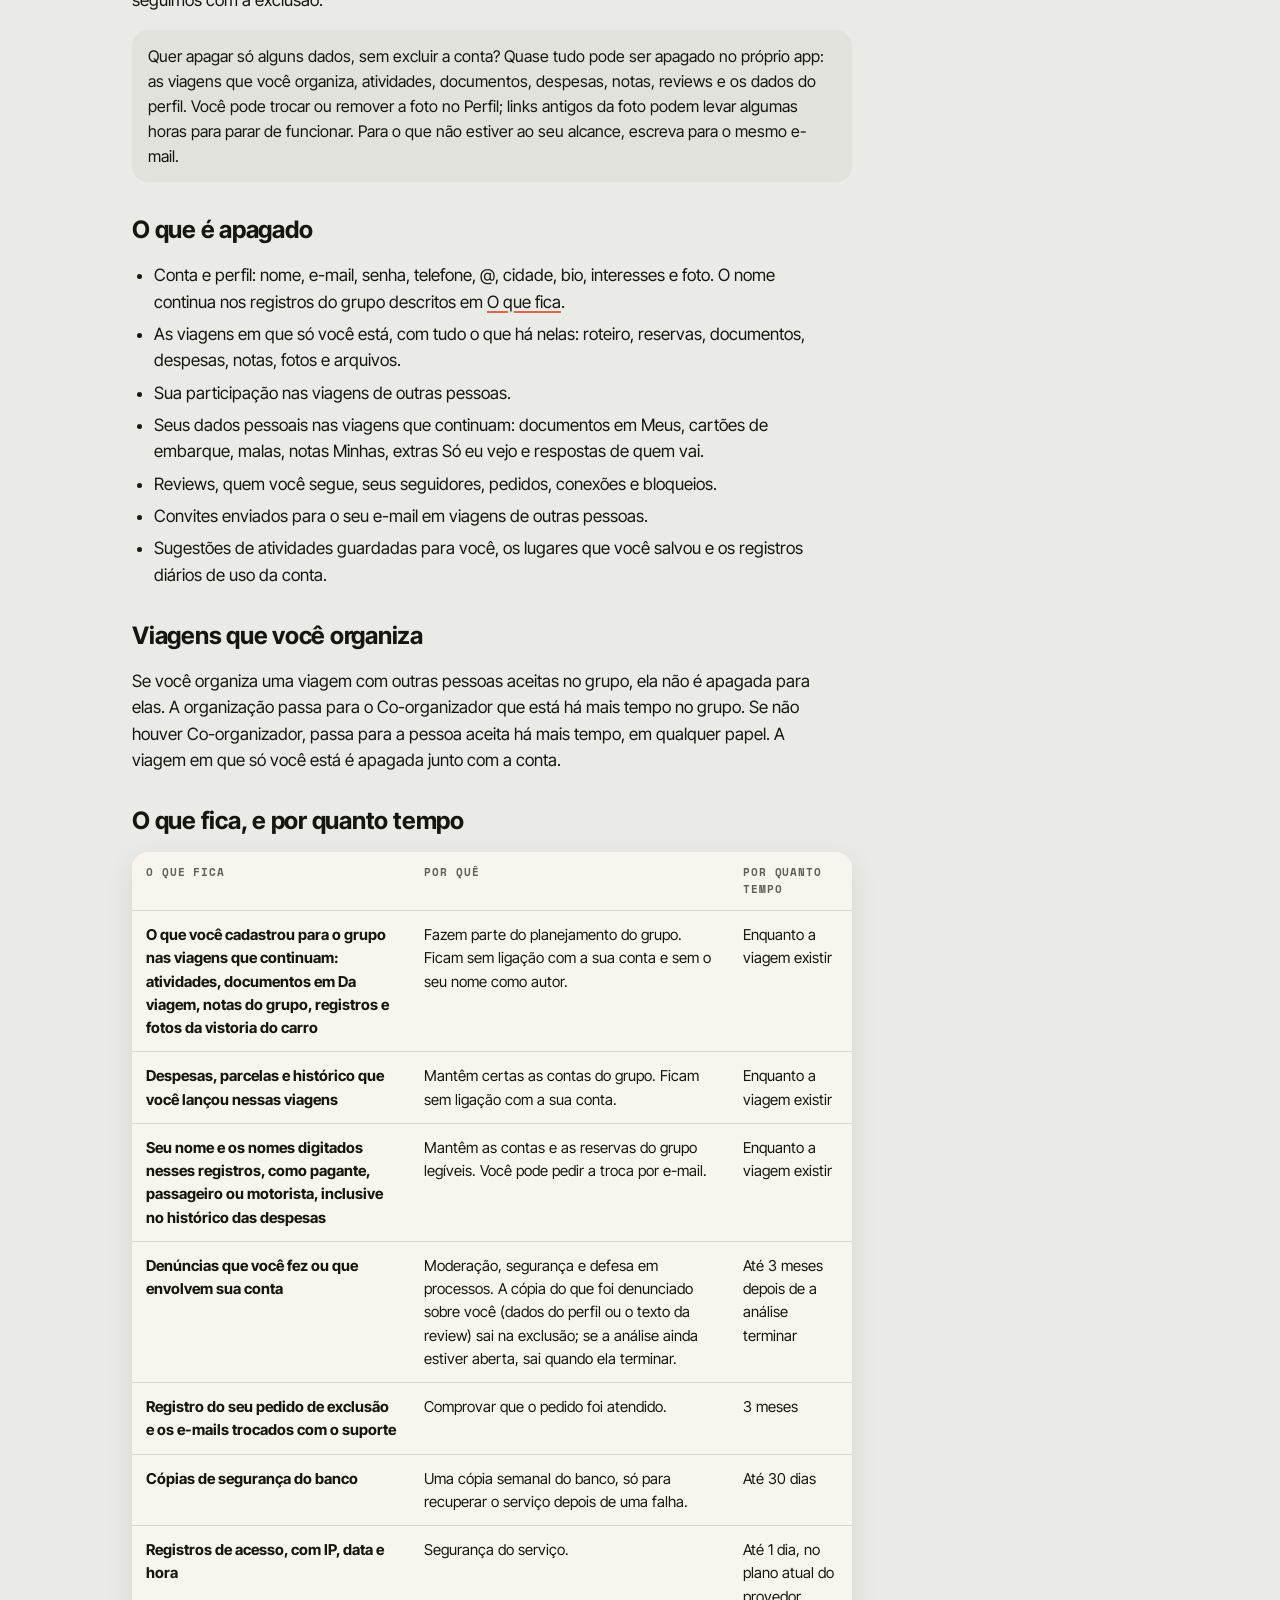
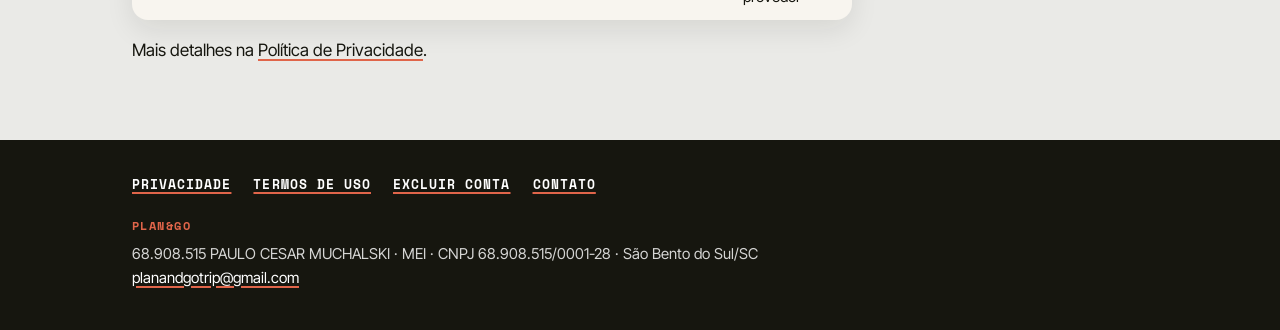
==== commit be9d3672: "Politica e Excluir conta: lugares salvos da Central e extras So eu vejo" ====
--- a/excluir-conta/index.html
+++ b/excluir-conta/index.html
@@ -75,10 +75,10 @@
             <li>Conta e perfil: nome, e-mail, senha, telefone, @, cidade, bio, interesses e foto. O nome continua nos registros do grupo descritos em <a href="#fica">O que fica</a>.</li>
             <li>As viagens em que só você está, com tudo o que há nelas: roteiro, reservas, documentos, despesas, notas, fotos e arquivos.</li>
             <li>Sua participação nas viagens de outras pessoas.</li>
-            <li>Seus dados pessoais nas viagens que continuam: documentos em Meus, cartões de embarque, malas, notas Minhas e respostas de quem vai.</li>
+            <li>Seus dados pessoais nas viagens que continuam: documentos em Meus, cartões de embarque, malas, notas Minhas, extras Só eu vejo e respostas de quem vai.</li>
             <li>Reviews, quem você segue, seus seguidores, pedidos, conexões e bloqueios.</li>
             <li>Convites enviados para o seu e-mail em viagens de outras pessoas.</li>
-            <li>Sugestões de atividades guardadas para você e os registros diários de uso da conta.</li>
+            <li>Sugestões de atividades guardadas para você, os lugares que você salvou e os registros diários de uso da conta.</li>
           </ul>
         </section>
 
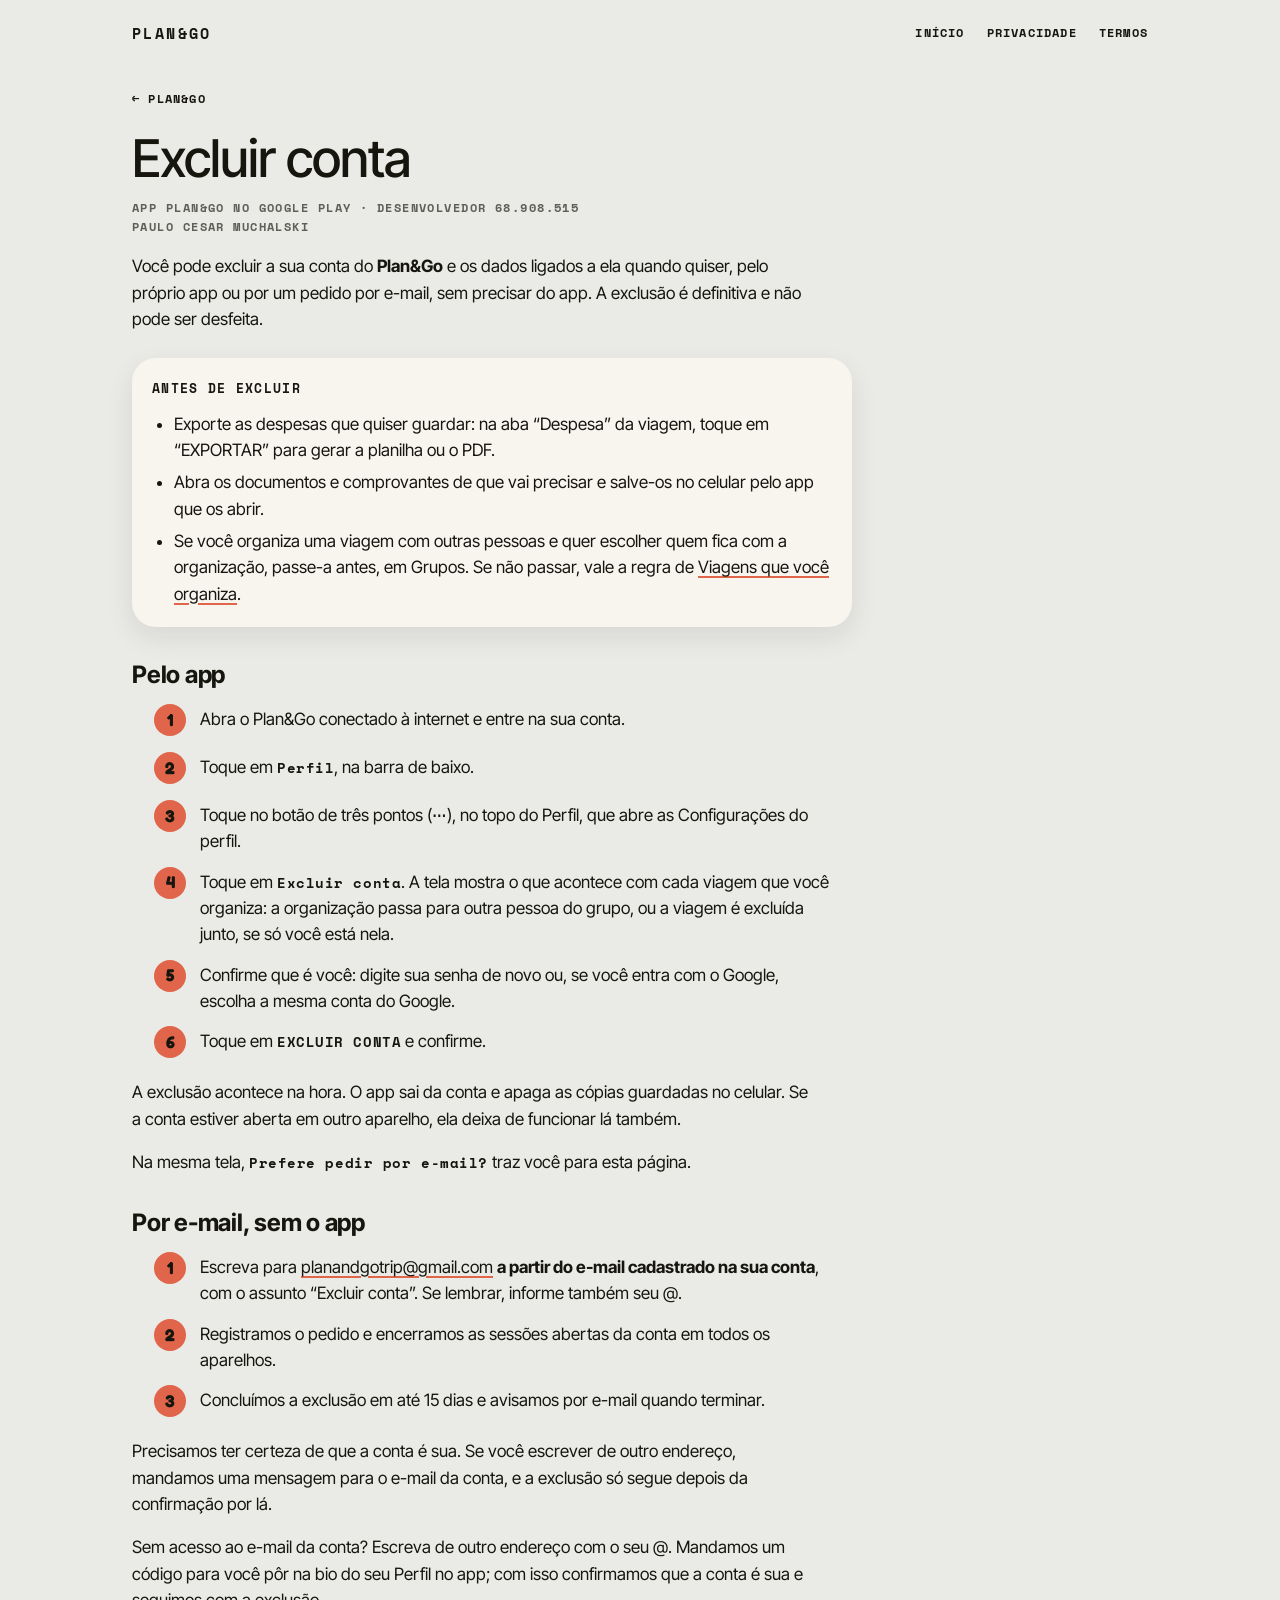
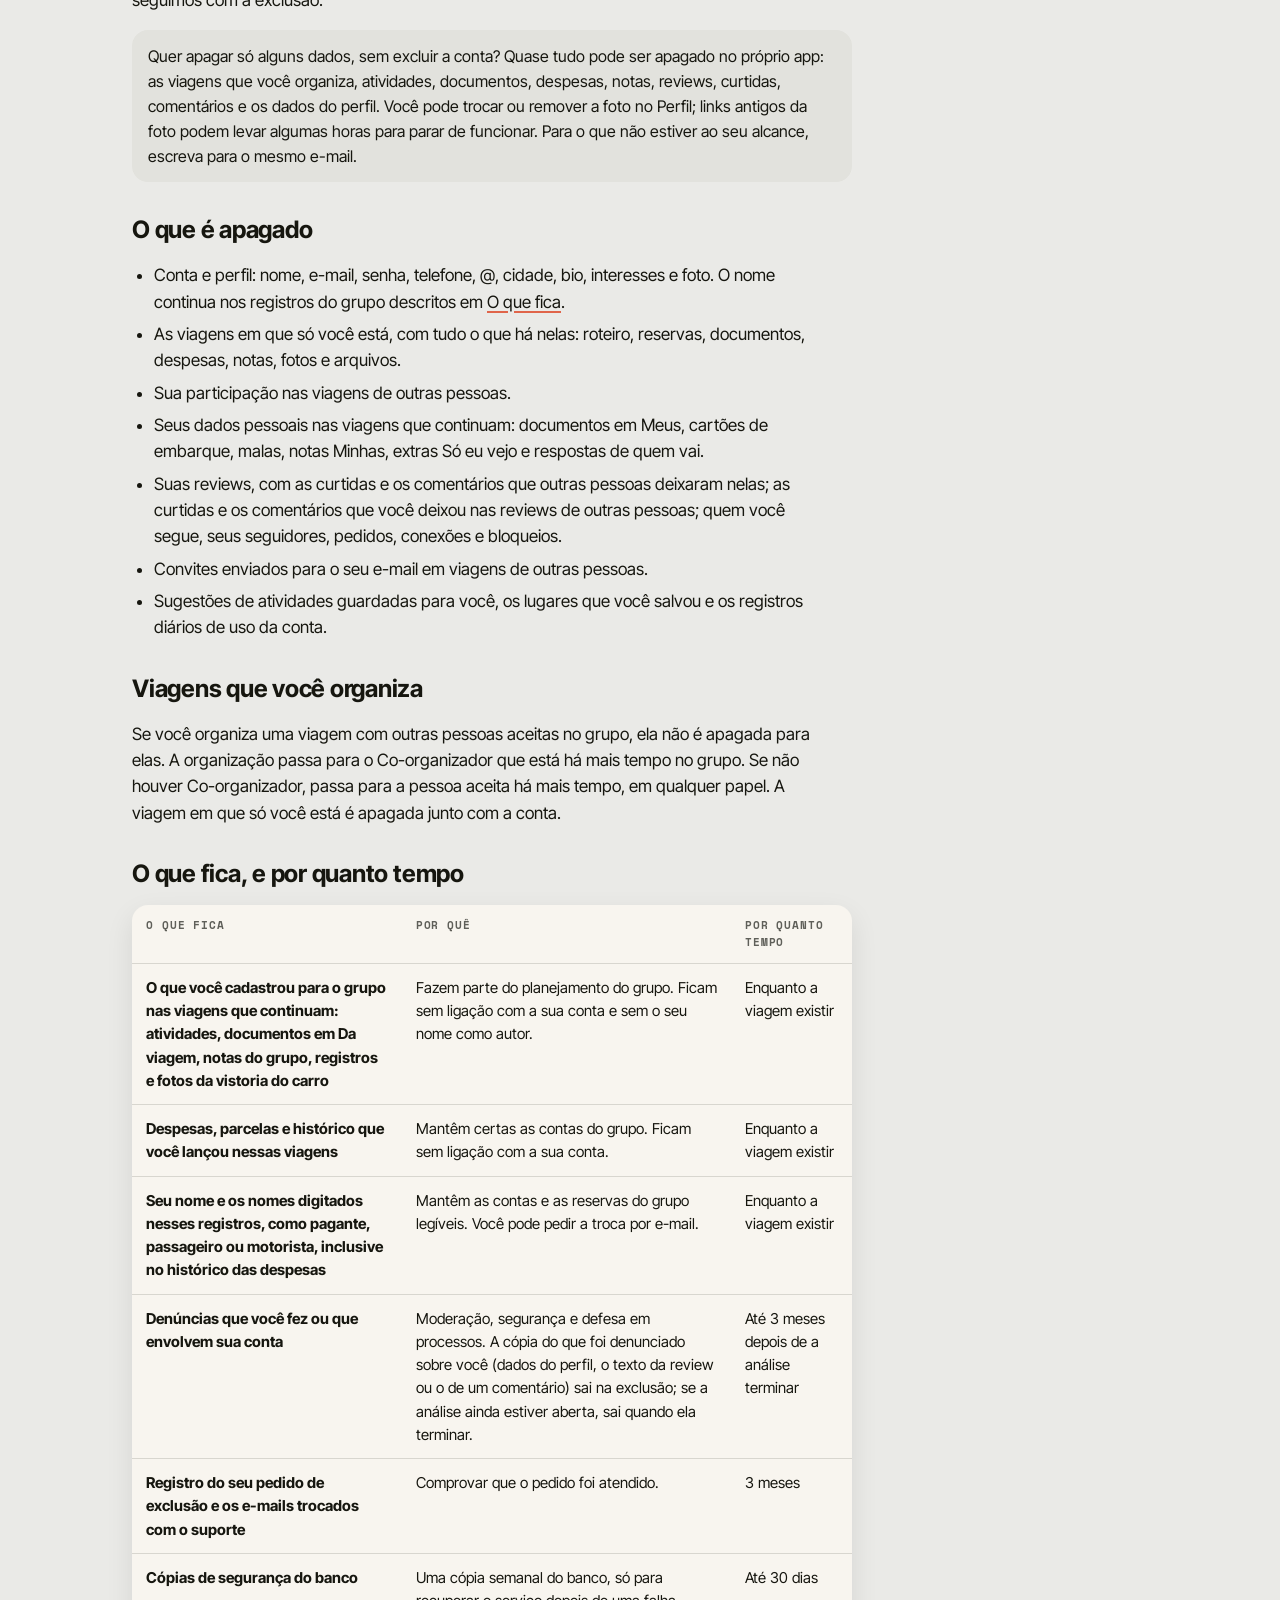
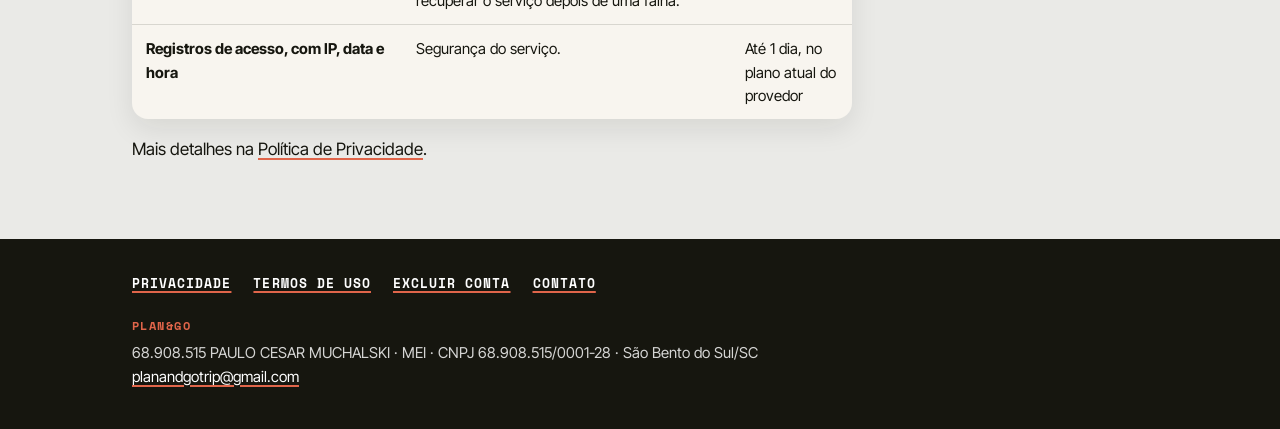
==== commit 2ca3f5c8: "Politica e Excluir conta: curtidas e comentarios nas reviews" ====
--- a/excluir-conta/index.html
+++ b/excluir-conta/index.html
@@ -66,7 +66,7 @@
           </ol>
           <p>Precisamos ter certeza de que a conta é sua. Se você escrever de outro endereço, mandamos uma mensagem para o e-mail da conta, e a exclusão só segue depois da confirmação por lá.</p>
           <p>Sem acesso ao e-mail da conta? Escreva de outro endereço com o seu @. Mandamos um código para você pôr na bio do seu Perfil no app; com isso confirmamos que a conta é sua e seguimos com a exclusão.</p>
-          <p class="note">Quer apagar só alguns dados, sem excluir a conta? Quase tudo pode ser apagado no próprio app: as viagens que você organiza, atividades, documentos, despesas, notas, reviews e os dados do perfil. Você pode trocar ou remover a foto no Perfil; links antigos da foto podem levar algumas horas para parar de funcionar. Para o que não estiver ao seu alcance, escreva para o mesmo e-mail.</p>
+          <p class="note">Quer apagar só alguns dados, sem excluir a conta? Quase tudo pode ser apagado no próprio app: as viagens que você organiza, atividades, documentos, despesas, notas, reviews, curtidas, comentários e os dados do perfil. Você pode trocar ou remover a foto no Perfil; links antigos da foto podem levar algumas horas para parar de funcionar. Para o que não estiver ao seu alcance, escreva para o mesmo e-mail.</p>
         </section>
 
         <section id="apagado" aria-labelledby="t-apagado">
@@ -76,7 +76,7 @@
             <li>As viagens em que só você está, com tudo o que há nelas: roteiro, reservas, documentos, despesas, notas, fotos e arquivos.</li>
             <li>Sua participação nas viagens de outras pessoas.</li>
             <li>Seus dados pessoais nas viagens que continuam: documentos em Meus, cartões de embarque, malas, notas Minhas, extras Só eu vejo e respostas de quem vai.</li>
-            <li>Reviews, quem você segue, seus seguidores, pedidos, conexões e bloqueios.</li>
+            <li>Suas reviews, com as curtidas e os comentários que outras pessoas deixaram nelas; as curtidas e os comentários que você deixou nas reviews de outras pessoas; quem você segue, seus seguidores, pedidos, conexões e bloqueios.</li>
             <li>Convites enviados para o seu e-mail em viagens de outras pessoas.</li>
             <li>Sugestões de atividades guardadas para você, os lugares que você salvou e os registros diários de uso da conta.</li>
           </ul>
@@ -112,7 +112,7 @@
                 </tr>
                 <tr>
                   <th scope="row">Denúncias que você fez ou que envolvem sua conta</th>
-                  <td data-label="Por quê">Moderação, segurança e defesa em processos. A cópia do que foi denunciado sobre você (dados do perfil ou o texto da review) sai na exclusão; se a análise ainda estiver aberta, sai quando ela terminar.</td>
+                  <td data-label="Por quê">Moderação, segurança e defesa em processos. A cópia do que foi denunciado sobre você (dados do perfil, o texto da review ou o de um comentário) sai na exclusão; se a análise ainda estiver aberta, sai quando ela terminar.</td>
                   <td data-label="Por quanto tempo">Até 3 meses depois de a análise terminar</td>
                 </tr>
                 <tr>
